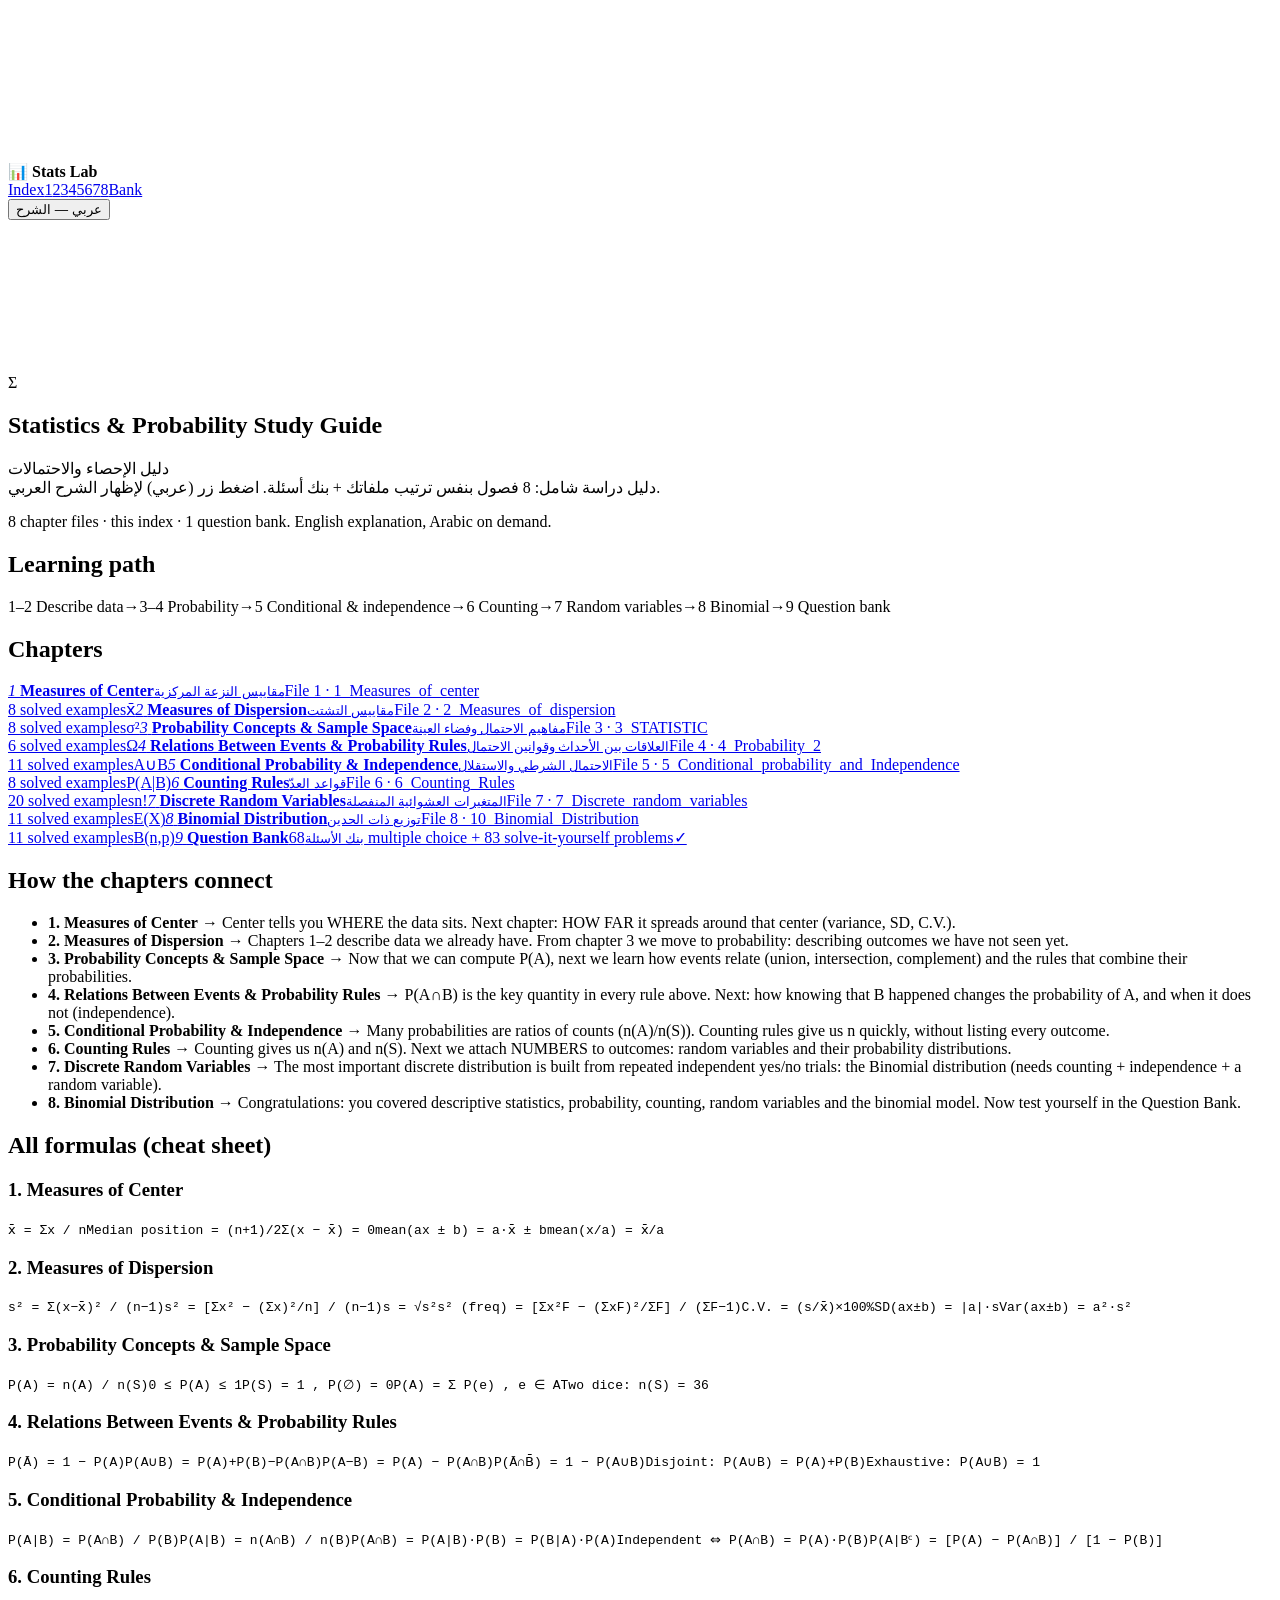
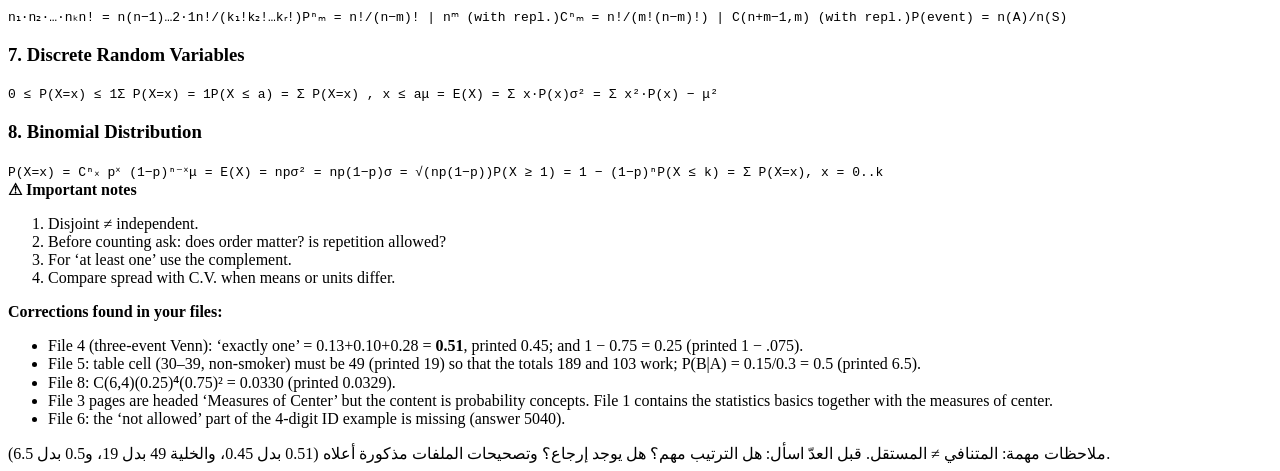
==== index.html @ ab056865 "Rename 00_Index.html to index.html" ====
<!DOCTYPE html><html lang='en'><head><meta charset='utf-8'><meta name='viewport' content='width=device-width,initial-scale=1'><title>Statistics & Probability Study Guide</title><link rel='stylesheet' href='assets/style.css'></head><body data-p='00'><canvas id='bg'></canvas><div id='sp'></div><header><b>📊 Stats Lab</b><nav><a href='00_Index.html' class='on'>Index</a><a href='01_Measures_of_Center.html' class=''>1</a><a href='02_Measures_of_Dispersion.html' class=''>2</a><a href='03_Probability_Concepts.html' class=''>3</a><a href='04_Probability_Rules.html' class=''>4</a><a href='05_Conditional_Probability_Independence.html' class=''>5</a><a href='06_Counting_Rules.html' class=''>6</a><a href='07_Discrete_Random_Variables.html' class=''>7</a><a href='08_Binomial_Distribution.html' class=''>8</a><a href='09_Question_Bank.html' class=''>Bank</a></nav><button id='tr' class='y'>عربي — الشرح</button></header><main><section class='hero'><canvas id='hv'></canvas><div class='txt'><div class='big'>Σ</div><h1>Statistics & Probability Study Guide</h1><div class='ar'>دليل الإحصاء والاحتمالات</div></div></section><div class='ar'>دليل دراسة شامل: 8 فصول بنفس ترتيب ملفاتك + بنك أسئلة. اضغط زر (عربي) لإظهار الشرح العربي.</div><p class='src'>8 chapter files · this index · 1 question bank. English explanation, Arabic on demand.</p><div id='prog'><div class='bar'><i></i></div><small id='pt'></small></div><h2>Learning path</h2><div class='path'><span>1–2 Describe data</span>→<span>3–4 Probability</span>→<span>5 Conditional & independence</span>→<span>6 Counting</span>→<span>7 Random variables</span>→<span>8 Binomial</span>→<span>9 Question bank</span></div><h2>Chapters</h2><div class='grid'><a class='card' data-k='1' href='01_Measures_of_Center.html'><i>1</i> <b>Measures of Center</b><small>مقاييس النزعة المركزية</small><span class='src'>File 1 · 1_Measures_of_center<br>8 solved examples</span><u>x̄</u></a><a class='card' data-k='2' href='02_Measures_of_Dispersion.html'><i>2</i> <b>Measures of Dispersion</b><small>مقاييس التشتت</small><span class='src'>File 2 · 2_Measures_of_dispersion<br>8 solved examples</span><u>σ²</u></a><a class='card' data-k='3' href='03_Probability_Concepts.html'><i>3</i> <b>Probability Concepts & Sample Space</b><small>مفاهيم الاحتمال وفضاء العينة</small><span class='src'>File 3 · 3_STATISTIC<br>6 solved examples</span><u>Ω</u></a><a class='card' data-k='4' href='04_Probability_Rules.html'><i>4</i> <b>Relations Between Events & Probability Rules</b><small>العلاقات بين الأحداث وقوانين الاحتمال</small><span class='src'>File 4 · 4_Probability_2<br>11 solved examples</span><u>A∪B</u></a><a class='card' data-k='5' href='05_Conditional_Probability_Independence.html'><i>5</i> <b>Conditional Probability & Independence</b><small>الاحتمال الشرطي والاستقلال</small><span class='src'>File 5 · 5_Conditional_probability_and_Independence<br>8 solved examples</span><u>P(A|B)</u></a><a class='card' data-k='6' href='06_Counting_Rules.html'><i>6</i> <b>Counting Rules</b><small>قواعد العدّ</small><span class='src'>File 6 · 6_Counting_Rules<br>20 solved examples</span><u>n!</u></a><a class='card' data-k='7' href='07_Discrete_Random_Variables.html'><i>7</i> <b>Discrete Random Variables</b><small>المتغيرات العشوائية المنفصلة</small><span class='src'>File 7 · 7_Discrete_random_variables<br>11 solved examples</span><u>E(X)</u></a><a class='card' data-k='8' href='08_Binomial_Distribution.html'><i>8</i> <b>Binomial Distribution</b><small>توزيع ذات الحدين</small><span class='src'>File 8 · 10_Binomial_Distribution<br>11 solved examples</span><u>B(n,p)</u></a><a class='card' href='09_Question_Bank.html'><i>9</i> <b>Question Bank</b><small>بنك الأسئلة</small><span class='src'>68 multiple choice + 83 solve-it-yourself problems</span><u>✓</u></a></div><h2>How the chapters connect</h2><ul><li><b>1. Measures of Center</b> → Center tells you WHERE the data sits. Next chapter: HOW FAR it spreads around that center (variance, SD, C.V.).</li><li><b>2. Measures of Dispersion</b> → Chapters 1–2 describe data we already have. From chapter 3 we move to probability: describing outcomes we have not seen yet.</li><li><b>3. Probability Concepts & Sample Space</b> → Now that we can compute P(A), next we learn how events relate (union, intersection, complement) and the rules that combine their probabilities.</li><li><b>4. Relations Between Events & Probability Rules</b> → P(A∩B) is the key quantity in every rule above. Next: how knowing that B happened changes the probability of A, and when it does not (independence).</li><li><b>5. Conditional Probability & Independence</b> → Many probabilities are ratios of counts (n(A)/n(S)). Counting rules give us n quickly, without listing every outcome.</li><li><b>6. Counting Rules</b> → Counting gives us n(A) and n(S). Next we attach NUMBERS to outcomes: random variables and their probability distributions.</li><li><b>7. Discrete Random Variables</b> → The most important discrete distribution is built from repeated independent yes/no trials: the Binomial distribution (needs counting + independence + a random variable).</li><li><b>8. Binomial Distribution</b> → Congratulations: you covered descriptive statistics, probability, counting, random variables and the binomial model. Now test yourself in the Question Bank.</li></ul><h2>All formulas (cheat sheet)</h2><h3>1. Measures of Center</h3><div class='f'><code>x̄ = Σx / n</code><code>Median position = (n+1)/2</code><code>Σ(x − x̄) = 0</code><code>mean(ax ± b) = a·x̄ ± b</code><code>mean(x/a) = x̄/a</code></div><h3>2. Measures of Dispersion</h3><div class='f'><code>s² = Σ(x−x̄)² / (n−1)</code><code>s² = [Σx² − (Σx)²/n] / (n−1)</code><code>s = √s²</code><code>s² (freq) = [Σx²F − (ΣxF)²/ΣF] / (ΣF−1)</code><code>C.V. = (s/x̄)×100%</code><code>SD(ax±b) = |a|·s</code><code>Var(ax±b) = a²·s²</code></div><h3>3. Probability Concepts & Sample Space</h3><div class='f'><code>P(A) = n(A) / n(S)</code><code>0 ≤ P(A) ≤ 1</code><code>P(S) = 1 , P(∅) = 0</code><code>P(A) = Σ P(e) , e ∈ A</code><code>Two dice: n(S) = 36</code></div><h3>4. Relations Between Events & Probability Rules</h3><div class='f'><code>P(Ā) = 1 − P(A)</code><code>P(A∪B) = P(A)+P(B)−P(A∩B)</code><code>P(A−B) = P(A) − P(A∩B)</code><code>P(Ā∩B̄) = 1 − P(A∪B)</code><code>Disjoint: P(A∪B) = P(A)+P(B)</code><code>Exhaustive: P(A∪B) = 1</code></div><h3>5. Conditional Probability & Independence</h3><div class='f'><code>P(A|B) = P(A∩B) / P(B)</code><code>P(A|B) = n(A∩B) / n(B)</code><code>P(A∩B) = P(A|B)·P(B) = P(B|A)·P(A)</code><code>Independent ⇔ P(A∩B) = P(A)·P(B)</code><code>P(A|Bᶜ) = [P(A) − P(A∩B)] / [1 − P(B)]</code></div><h3>6. Counting Rules</h3><div class='f'><code>n₁·n₂·…·nₖ</code><code>n! = n(n−1)…2·1</code><code>n!/(k₁!k₂!…kᵣ!)</code><code>Pⁿₘ = n!/(n−m)!   |  nᵐ (with repl.)</code><code>Cⁿₘ = n!/(m!(n−m)!)  |  C(n+m−1,m) (with repl.)</code><code>P(event) = n(A)/n(S)</code></div><h3>7. Discrete Random Variables</h3><div class='f'><code>0 ≤ P(X=x) ≤ 1</code><code>Σ P(X=x) = 1</code><code>P(X ≤ a) = Σ P(X=x) , x ≤ a</code><code>μ = E(X) = Σ x·P(x)</code><code>σ² = Σ x²·P(x) − μ²</code></div><h3>8. Binomial Distribution</h3><div class='f'><code>P(X=x) = Cⁿₓ pˣ (1−p)ⁿ⁻ˣ</code><code>μ = E(X) = np</code><code>σ² = np(1−p)</code><code>σ = √(np(1−p))</code><code>P(X ≥ 1) = 1 − (1−p)ⁿ</code><code>P(X ≤ k) = Σ P(X=x), x = 0..k</code></div><div class='tip'><b>⚠ Important notes</b><ol><li>Disjoint ≠ independent.</li><li>Before counting ask: does order matter? is repetition allowed?</li><li>For ‘at least one’ use the complement.</li><li>Compare spread with C.V. when means or units differ.</li></ol><b>Corrections found in your files:</b><ul><li>File 4 (three-event Venn): ‘exactly one’ = 0.13+0.10+0.28 = <b>0.51</b>, printed 0.45; and 1 − 0.75 = 0.25 (printed 1 − .075).</li><li>File 5: table cell (30–39, non-smoker) must be 49 (printed 19) so that the totals 189 and 103 work; P(B|A) = 0.15/0.3 = 0.5 (printed 6.5).</li><li>File 8: C(6,4)(0.25)⁴(0.75)² = 0.0330 (printed 0.0329).</li><li>File 3 pages are headed ‘Measures of Center’ but the content is probability concepts. File 1 contains the statistics basics together with the measures of center.</li><li>File 6: the ‘not allowed’ part of the 4-digit ID example is missing (answer 5040).</li></ul><div class='ar'>ملاحظات مهمة: المتنافي ≠ المستقل. قبل العدّ اسأل: هل الترتيب مهم؟ هل يوجد إرجاع؟ وتصحيحات الملفات مذكورة أعلاه (0.51 بدل 0.45، والخلية 49 بدل 19، و0.5 بدل 6.5).</div></div></main><script src='assets/app.js'></script><script src='assets/fx.js'></script></body></html>
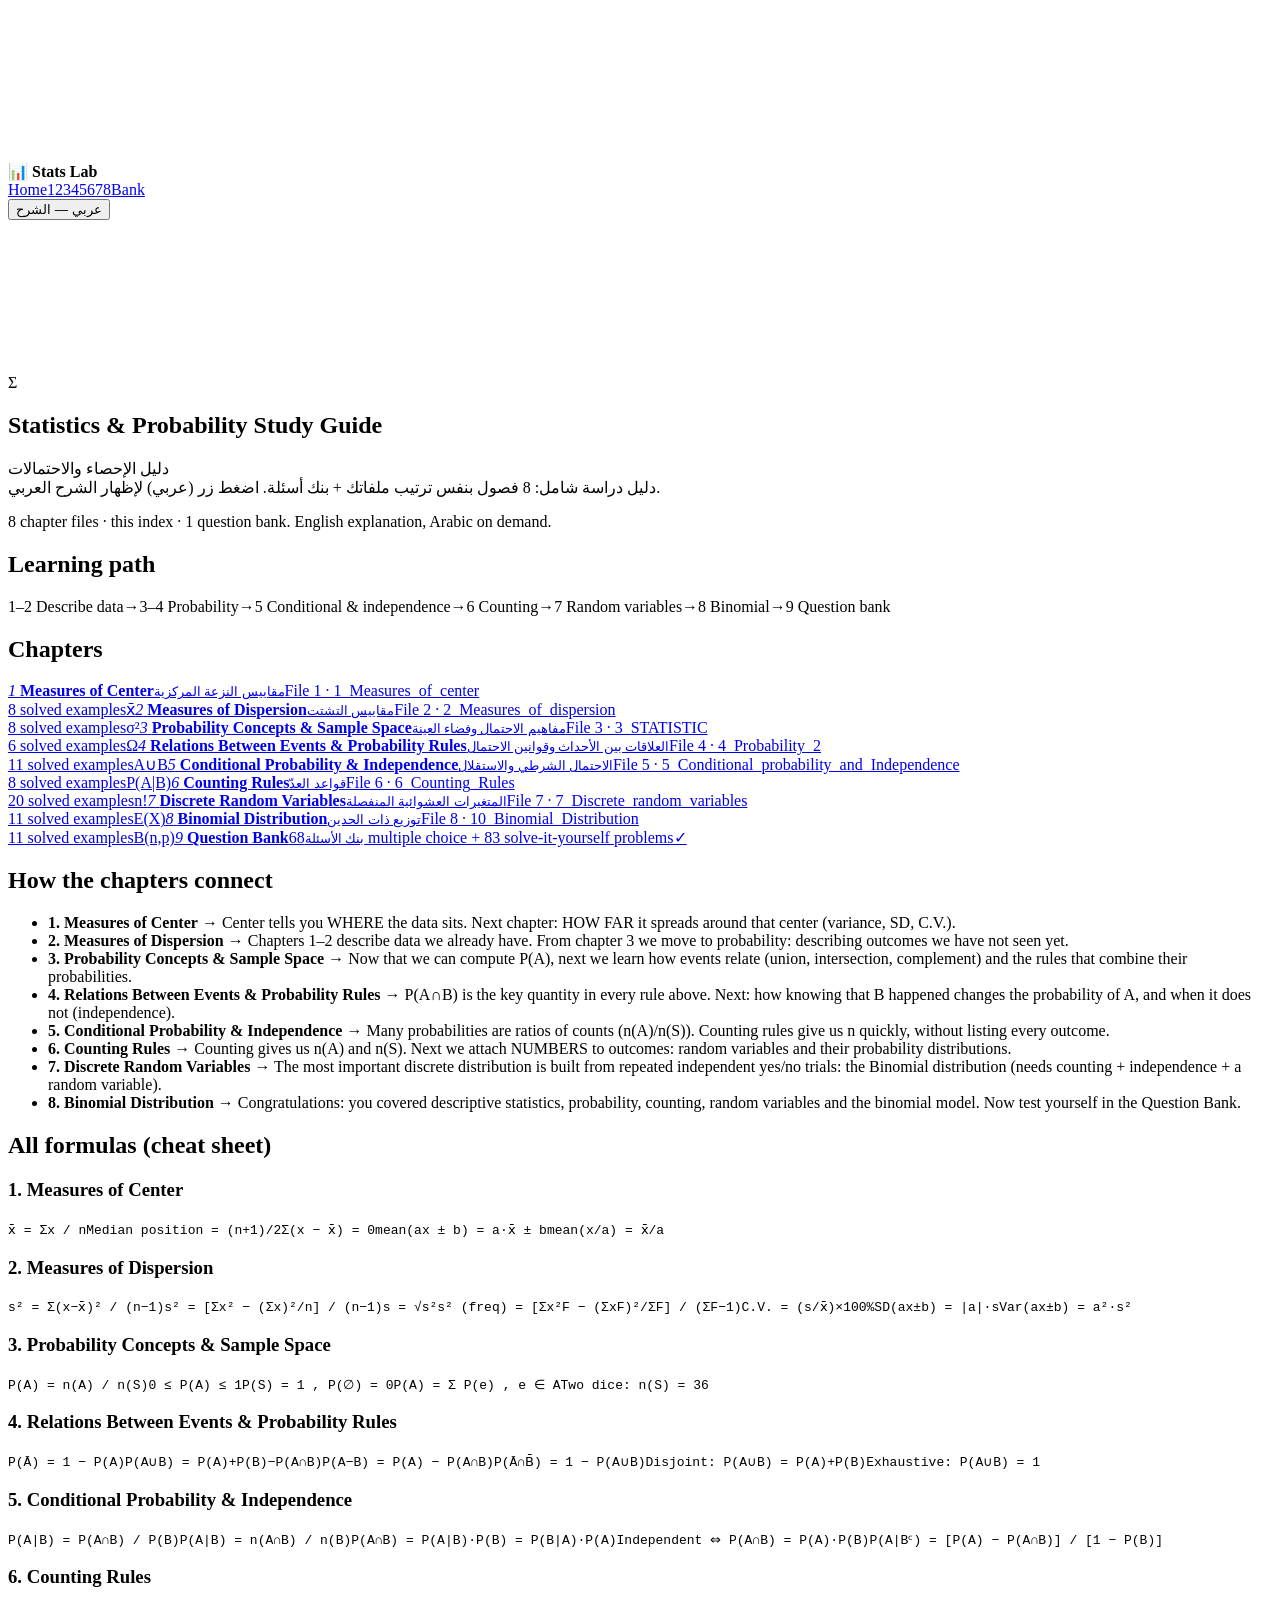
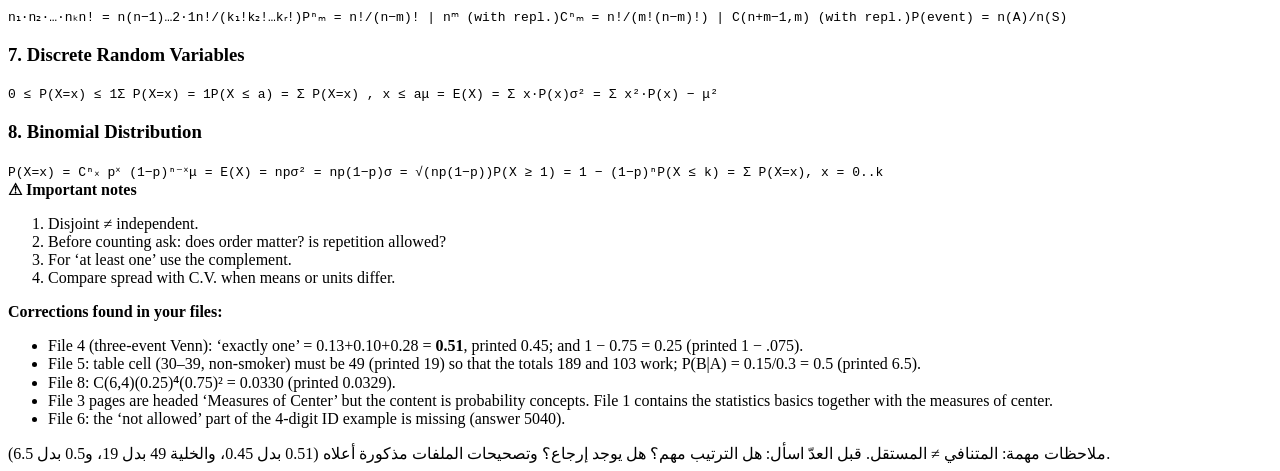
==== commit 8d06109c: "Update index.html" ====
--- a/index.html
+++ b/index.html
@@ -1 +1 @@
-<!DOCTYPE html><html lang='en'><head><meta charset='utf-8'><meta name='viewport' content='width=device-width,initial-scale=1'><title>Statistics & Probability Study Guide</title><link rel='stylesheet' href='assets/style.css'></head><body data-p='00'><canvas id='bg'></canvas><div id='sp'></div><header><b>📊 Stats Lab</b><nav><a href='00_Index.html' class='on'>Index</a><a href='01_Measures_of_Center.html' class=''>1</a><a href='02_Measures_of_Dispersion.html' class=''>2</a><a href='03_Probability_Concepts.html' class=''>3</a><a href='04_Probability_Rules.html' class=''>4</a><a href='05_Conditional_Probability_Independence.html' class=''>5</a><a href='06_Counting_Rules.html' class=''>6</a><a href='07_Discrete_Random_Variables.html' class=''>7</a><a href='08_Binomial_Distribution.html' class=''>8</a><a href='09_Question_Bank.html' class=''>Bank</a></nav><button id='tr' class='y'>عربي — الشرح</button></header><main><section class='hero'><canvas id='hv'></canvas><div class='txt'><div class='big'>Σ</div><h1>Statistics & Probability Study Guide</h1><div class='ar'>دليل الإحصاء والاحتمالات</div></div></section><div class='ar'>دليل دراسة شامل: 8 فصول بنفس ترتيب ملفاتك + بنك أسئلة. اضغط زر (عربي) لإظهار الشرح العربي.</div><p class='src'>8 chapter files · this index · 1 question bank. English explanation, Arabic on demand.</p><div id='prog'><div class='bar'><i></i></div><small id='pt'></small></div><h2>Learning path</h2><div class='path'><span>1–2 Describe data</span>→<span>3–4 Probability</span>→<span>5 Conditional & independence</span>→<span>6 Counting</span>→<span>7 Random variables</span>→<span>8 Binomial</span>→<span>9 Question bank</span></div><h2>Chapters</h2><div class='grid'><a class='card' data-k='1' href='01_Measures_of_Center.html'><i>1</i> <b>Measures of Center</b><small>مقاييس النزعة المركزية</small><span class='src'>File 1 · 1_Measures_of_center<br>8 solved examples</span><u>x̄</u></a><a class='card' data-k='2' href='02_Measures_of_Dispersion.html'><i>2</i> <b>Measures of Dispersion</b><small>مقاييس التشتت</small><span class='src'>File 2 · 2_Measures_of_dispersion<br>8 solved examples</span><u>σ²</u></a><a class='card' data-k='3' href='03_Probability_Concepts.html'><i>3</i> <b>Probability Concepts & Sample Space</b><small>مفاهيم الاحتمال وفضاء العينة</small><span class='src'>File 3 · 3_STATISTIC<br>6 solved examples</span><u>Ω</u></a><a class='card' data-k='4' href='04_Probability_Rules.html'><i>4</i> <b>Relations Between Events & Probability Rules</b><small>العلاقات بين الأحداث وقوانين الاحتمال</small><span class='src'>File 4 · 4_Probability_2<br>11 solved examples</span><u>A∪B</u></a><a class='card' data-k='5' href='05_Conditional_Probability_Independence.html'><i>5</i> <b>Conditional Probability & Independence</b><small>الاحتمال الشرطي والاستقلال</small><span class='src'>File 5 · 5_Conditional_probability_and_Independence<br>8 solved examples</span><u>P(A|B)</u></a><a class='card' data-k='6' href='06_Counting_Rules.html'><i>6</i> <b>Counting Rules</b><small>قواعد العدّ</small><span class='src'>File 6 · 6_Counting_Rules<br>20 solved examples</span><u>n!</u></a><a class='card' data-k='7' href='07_Discrete_Random_Variables.html'><i>7</i> <b>Discrete Random Variables</b><small>المتغيرات العشوائية المنفصلة</small><span class='src'>File 7 · 7_Discrete_random_variables<br>11 solved examples</span><u>E(X)</u></a><a class='card' data-k='8' href='08_Binomial_Distribution.html'><i>8</i> <b>Binomial Distribution</b><small>توزيع ذات الحدين</small><span class='src'>File 8 · 10_Binomial_Distribution<br>11 solved examples</span><u>B(n,p)</u></a><a class='card' href='09_Question_Bank.html'><i>9</i> <b>Question Bank</b><small>بنك الأسئلة</small><span class='src'>68 multiple choice + 83 solve-it-yourself problems</span><u>✓</u></a></div><h2>How the chapters connect</h2><ul><li><b>1. Measures of Center</b> → Center tells you WHERE the data sits. Next chapter: HOW FAR it spreads around that center (variance, SD, C.V.).</li><li><b>2. Measures of Dispersion</b> → Chapters 1–2 describe data we already have. From chapter 3 we move to probability: describing outcomes we have not seen yet.</li><li><b>3. Probability Concepts & Sample Space</b> → Now that we can compute P(A), next we learn how events relate (union, intersection, complement) and the rules that combine their probabilities.</li><li><b>4. Relations Between Events & Probability Rules</b> → P(A∩B) is the key quantity in every rule above. Next: how knowing that B happened changes the probability of A, and when it does not (independence).</li><li><b>5. Conditional Probability & Independence</b> → Many probabilities are ratios of counts (n(A)/n(S)). Counting rules give us n quickly, without listing every outcome.</li><li><b>6. Counting Rules</b> → Counting gives us n(A) and n(S). Next we attach NUMBERS to outcomes: random variables and their probability distributions.</li><li><b>7. Discrete Random Variables</b> → The most important discrete distribution is built from repeated independent yes/no trials: the Binomial distribution (needs counting + independence + a random variable).</li><li><b>8. Binomial Distribution</b> → Congratulations: you covered descriptive statistics, probability, counting, random variables and the binomial model. Now test yourself in the Question Bank.</li></ul><h2>All formulas (cheat sheet)</h2><h3>1. Measures of Center</h3><div class='f'><code>x̄ = Σx / n</code><code>Median position = (n+1)/2</code><code>Σ(x − x̄) = 0</code><code>mean(ax ± b) = a·x̄ ± b</code><code>mean(x/a) = x̄/a</code></div><h3>2. Measures of Dispersion</h3><div class='f'><code>s² = Σ(x−x̄)² / (n−1)</code><code>s² = [Σx² − (Σx)²/n] / (n−1)</code><code>s = √s²</code><code>s² (freq) = [Σx²F − (ΣxF)²/ΣF] / (ΣF−1)</code><code>C.V. = (s/x̄)×100%</code><code>SD(ax±b) = |a|·s</code><code>Var(ax±b) = a²·s²</code></div><h3>3. Probability Concepts & Sample Space</h3><div class='f'><code>P(A) = n(A) / n(S)</code><code>0 ≤ P(A) ≤ 1</code><code>P(S) = 1 , P(∅) = 0</code><code>P(A) = Σ P(e) , e ∈ A</code><code>Two dice: n(S) = 36</code></div><h3>4. Relations Between Events & Probability Rules</h3><div class='f'><code>P(Ā) = 1 − P(A)</code><code>P(A∪B) = P(A)+P(B)−P(A∩B)</code><code>P(A−B) = P(A) − P(A∩B)</code><code>P(Ā∩B̄) = 1 − P(A∪B)</code><code>Disjoint: P(A∪B) = P(A)+P(B)</code><code>Exhaustive: P(A∪B) = 1</code></div><h3>5. Conditional Probability & Independence</h3><div class='f'><code>P(A|B) = P(A∩B) / P(B)</code><code>P(A|B) = n(A∩B) / n(B)</code><code>P(A∩B) = P(A|B)·P(B) = P(B|A)·P(A)</code><code>Independent ⇔ P(A∩B) = P(A)·P(B)</code><code>P(A|Bᶜ) = [P(A) − P(A∩B)] / [1 − P(B)]</code></div><h3>6. Counting Rules</h3><div class='f'><code>n₁·n₂·…·nₖ</code><code>n! = n(n−1)…2·1</code><code>n!/(k₁!k₂!…kᵣ!)</code><code>Pⁿₘ = n!/(n−m)!   |  nᵐ (with repl.)</code><code>Cⁿₘ = n!/(m!(n−m)!)  |  C(n+m−1,m) (with repl.)</code><code>P(event) = n(A)/n(S)</code></div><h3>7. Discrete Random Variables</h3><div class='f'><code>0 ≤ P(X=x) ≤ 1</code><code>Σ P(X=x) = 1</code><code>P(X ≤ a) = Σ P(X=x) , x ≤ a</code><code>μ = E(X) = Σ x·P(x)</code><code>σ² = Σ x²·P(x) − μ²</code></div><h3>8. Binomial Distribution</h3><div class='f'><code>P(X=x) = Cⁿₓ pˣ (1−p)ⁿ⁻ˣ</code><code>μ = E(X) = np</code><code>σ² = np(1−p)</code><code>σ = √(np(1−p))</code><code>P(X ≥ 1) = 1 − (1−p)ⁿ</code><code>P(X ≤ k) = Σ P(X=x), x = 0..k</code></div><div class='tip'><b>⚠ Important notes</b><ol><li>Disjoint ≠ independent.</li><li>Before counting ask: does order matter? is repetition allowed?</li><li>For ‘at least one’ use the complement.</li><li>Compare spread with C.V. when means or units differ.</li></ol><b>Corrections found in your files:</b><ul><li>File 4 (three-event Venn): ‘exactly one’ = 0.13+0.10+0.28 = <b>0.51</b>, printed 0.45; and 1 − 0.75 = 0.25 (printed 1 − .075).</li><li>File 5: table cell (30–39, non-smoker) must be 49 (printed 19) so that the totals 189 and 103 work; P(B|A) = 0.15/0.3 = 0.5 (printed 6.5).</li><li>File 8: C(6,4)(0.25)⁴(0.75)² = 0.0330 (printed 0.0329).</li><li>File 3 pages are headed ‘Measures of Center’ but the content is probability concepts. File 1 contains the statistics basics together with the measures of center.</li><li>File 6: the ‘not allowed’ part of the 4-digit ID example is missing (answer 5040).</li></ul><div class='ar'>ملاحظات مهمة: المتنافي ≠ المستقل. قبل العدّ اسأل: هل الترتيب مهم؟ هل يوجد إرجاع؟ وتصحيحات الملفات مذكورة أعلاه (0.51 بدل 0.45، والخلية 49 بدل 19، و0.5 بدل 6.5).</div></div></main><script src='assets/app.js'></script><script src='assets/fx.js'></script></body></html>
+<!DOCTYPE html><html lang='en'><head><meta charset='utf-8'><meta name='viewport' content='width=device-width,initial-scale=1'><title>Statistics & Probability Study Guide</title><link rel='stylesheet' href='assets/style.css'></head><body data-p='00'><canvas id='bg'></canvas><div id='sp'></div><header><b>📊 Stats Lab</b><nav><a href='index.html' class=''>Home</a><a href='01_Measures_of_Center.html' class=''>1</a><a href='02_Measures_of_Dispersion.html' class=''>2</a><a href='03_Probability_Concepts.html' class=''>3</a><a href='04_Probability_Rules.html' class=''>4</a><a href='05_Conditional_Probability_Independence.html' class=''>5</a><a href='06_Counting_Rules.html' class=''>6</a><a href='07_Discrete_Random_Variables.html' class=''>7</a><a href='08_Binomial_Distribution.html' class=''>8</a><a href='09_Question_Bank.html' class=''>Bank</a></nav><button id='tr' class='y'>عربي — الشرح</button></header><main><section class='hero'><canvas id='hv'></canvas><div class='txt'><div class='big'>Σ</div><h1>Statistics & Probability Study Guide</h1><div class='ar'>دليل الإحصاء والاحتمالات</div></div></section><div class='ar'>دليل دراسة شامل: 8 فصول بنفس ترتيب ملفاتك + بنك أسئلة. اضغط زر (عربي) لإظهار الشرح العربي.</div><p class='src'>8 chapter files · this index · 1 question bank. English explanation, Arabic on demand.</p><div id='prog'><div class='bar'><i></i></div><small id='pt'></small></div><h2>Learning path</h2><div class='path'><span>1–2 Describe data</span>→<span>3–4 Probability</span>→<span>5 Conditional & independence</span>→<span>6 Counting</span>→<span>7 Random variables</span>→<span>8 Binomial</span>→<span>9 Question bank</span></div><h2>Chapters</h2><div class='grid'><a class='card' data-k='1' href='01_Measures_of_Center.html'><i>1</i> <b>Measures of Center</b><small>مقاييس النزعة المركزية</small><span class='src'>File 1 · 1_Measures_of_center<br>8 solved examples</span><u>x̄</u></a><a class='card' data-k='2' href='02_Measures_of_Dispersion.html'><i>2</i> <b>Measures of Dispersion</b><small>مقاييس التشتت</small><span class='src'>File 2 · 2_Measures_of_dispersion<br>8 solved examples</span><u>σ²</u></a><a class='card' data-k='3' href='03_Probability_Concepts.html'><i>3</i> <b>Probability Concepts & Sample Space</b><small>مفاهيم الاحتمال وفضاء العينة</small><span class='src'>File 3 · 3_STATISTIC<br>6 solved examples</span><u>Ω</u></a><a class='card' data-k='4' href='04_Probability_Rules.html'><i>4</i> <b>Relations Between Events & Probability Rules</b><small>العلاقات بين الأحداث وقوانين الاحتمال</small><span class='src'>File 4 · 4_Probability_2<br>11 solved examples</span><u>A∪B</u></a><a class='card' data-k='5' href='05_Conditional_Probability_Independence.html'><i>5</i> <b>Conditional Probability & Independence</b><small>الاحتمال الشرطي والاستقلال</small><span class='src'>File 5 · 5_Conditional_probability_and_Independence<br>8 solved examples</span><u>P(A|B)</u></a><a class='card' data-k='6' href='06_Counting_Rules.html'><i>6</i> <b>Counting Rules</b><small>قواعد العدّ</small><span class='src'>File 6 · 6_Counting_Rules<br>20 solved examples</span><u>n!</u></a><a class='card' data-k='7' href='07_Discrete_Random_Variables.html'><i>7</i> <b>Discrete Random Variables</b><small>المتغيرات العشوائية المنفصلة</small><span class='src'>File 7 · 7_Discrete_random_variables<br>11 solved examples</span><u>E(X)</u></a><a class='card' data-k='8' href='08_Binomial_Distribution.html'><i>8</i> <b>Binomial Distribution</b><small>توزيع ذات الحدين</small><span class='src'>File 8 · 10_Binomial_Distribution<br>11 solved examples</span><u>B(n,p)</u></a><a class='card' href='09_Question_Bank.html'><i>9</i> <b>Question Bank</b><small>بنك الأسئلة</small><span class='src'>68 multiple choice + 83 solve-it-yourself problems</span><u>✓</u></a></div><h2>How the chapters connect</h2><ul><li><b>1. Measures of Center</b> → Center tells you WHERE the data sits. Next chapter: HOW FAR it spreads around that center (variance, SD, C.V.).</li><li><b>2. Measures of Dispersion</b> → Chapters 1–2 describe data we already have. From chapter 3 we move to probability: describing outcomes we have not seen yet.</li><li><b>3. Probability Concepts & Sample Space</b> → Now that we can compute P(A), next we learn how events relate (union, intersection, complement) and the rules that combine their probabilities.</li><li><b>4. Relations Between Events & Probability Rules</b> → P(A∩B) is the key quantity in every rule above. Next: how knowing that B happened changes the probability of A, and when it does not (independence).</li><li><b>5. Conditional Probability & Independence</b> → Many probabilities are ratios of counts (n(A)/n(S)). Counting rules give us n quickly, without listing every outcome.</li><li><b>6. Counting Rules</b> → Counting gives us n(A) and n(S). Next we attach NUMBERS to outcomes: random variables and their probability distributions.</li><li><b>7. Discrete Random Variables</b> → The most important discrete distribution is built from repeated independent yes/no trials: the Binomial distribution (needs counting + independence + a random variable).</li><li><b>8. Binomial Distribution</b> → Congratulations: you covered descriptive statistics, probability, counting, random variables and the binomial model. Now test yourself in the Question Bank.</li></ul><h2>All formulas (cheat sheet)</h2><h3>1. Measures of Center</h3><div class='f'><code>x̄ = Σx / n</code><code>Median position = (n+1)/2</code><code>Σ(x − x̄) = 0</code><code>mean(ax ± b) = a·x̄ ± b</code><code>mean(x/a) = x̄/a</code></div><h3>2. Measures of Dispersion</h3><div class='f'><code>s² = Σ(x−x̄)² / (n−1)</code><code>s² = [Σx² − (Σx)²/n] / (n−1)</code><code>s = √s²</code><code>s² (freq) = [Σx²F − (ΣxF)²/ΣF] / (ΣF−1)</code><code>C.V. = (s/x̄)×100%</code><code>SD(ax±b) = |a|·s</code><code>Var(ax±b) = a²·s²</code></div><h3>3. Probability Concepts & Sample Space</h3><div class='f'><code>P(A) = n(A) / n(S)</code><code>0 ≤ P(A) ≤ 1</code><code>P(S) = 1 , P(∅) = 0</code><code>P(A) = Σ P(e) , e ∈ A</code><code>Two dice: n(S) = 36</code></div><h3>4. Relations Between Events & Probability Rules</h3><div class='f'><code>P(Ā) = 1 − P(A)</code><code>P(A∪B) = P(A)+P(B)−P(A∩B)</code><code>P(A−B) = P(A) − P(A∩B)</code><code>P(Ā∩B̄) = 1 − P(A∪B)</code><code>Disjoint: P(A∪B) = P(A)+P(B)</code><code>Exhaustive: P(A∪B) = 1</code></div><h3>5. Conditional Probability & Independence</h3><div class='f'><code>P(A|B) = P(A∩B) / P(B)</code><code>P(A|B) = n(A∩B) / n(B)</code><code>P(A∩B) = P(A|B)·P(B) = P(B|A)·P(A)</code><code>Independent ⇔ P(A∩B) = P(A)·P(B)</code><code>P(A|Bᶜ) = [P(A) − P(A∩B)] / [1 − P(B)]</code></div><h3>6. Counting Rules</h3><div class='f'><code>n₁·n₂·…·nₖ</code><code>n! = n(n−1)…2·1</code><code>n!/(k₁!k₂!…kᵣ!)</code><code>Pⁿₘ = n!/(n−m)!   |  nᵐ (with repl.)</code><code>Cⁿₘ = n!/(m!(n−m)!)  |  C(n+m−1,m) (with repl.)</code><code>P(event) = n(A)/n(S)</code></div><h3>7. Discrete Random Variables</h3><div class='f'><code>0 ≤ P(X=x) ≤ 1</code><code>Σ P(X=x) = 1</code><code>P(X ≤ a) = Σ P(X=x) , x ≤ a</code><code>μ = E(X) = Σ x·P(x)</code><code>σ² = Σ x²·P(x) − μ²</code></div><h3>8. Binomial Distribution</h3><div class='f'><code>P(X=x) = Cⁿₓ pˣ (1−p)ⁿ⁻ˣ</code><code>μ = E(X) = np</code><code>σ² = np(1−p)</code><code>σ = √(np(1−p))</code><code>P(X ≥ 1) = 1 − (1−p)ⁿ</code><code>P(X ≤ k) = Σ P(X=x), x = 0..k</code></div><div class='tip'><b>⚠ Important notes</b><ol><li>Disjoint ≠ independent.</li><li>Before counting ask: does order matter? is repetition allowed?</li><li>For ‘at least one’ use the complement.</li><li>Compare spread with C.V. when means or units differ.</li></ol><b>Corrections found in your files:</b><ul><li>File 4 (three-event Venn): ‘exactly one’ = 0.13+0.10+0.28 = <b>0.51</b>, printed 0.45; and 1 − 0.75 = 0.25 (printed 1 − .075).</li><li>File 5: table cell (30–39, non-smoker) must be 49 (printed 19) so that the totals 189 and 103 work; P(B|A) = 0.15/0.3 = 0.5 (printed 6.5).</li><li>File 8: C(6,4)(0.25)⁴(0.75)² = 0.0330 (printed 0.0329).</li><li>File 3 pages are headed ‘Measures of Center’ but the content is probability concepts. File 1 contains the statistics basics together with the measures of center.</li><li>File 6: the ‘not allowed’ part of the 4-digit ID example is missing (answer 5040).</li></ul><div class='ar'>ملاحظات مهمة: المتنافي ≠ المستقل. قبل العدّ اسأل: هل الترتيب مهم؟ هل يوجد إرجاع؟ وتصحيحات الملفات مذكورة أعلاه (0.51 بدل 0.45، والخلية 49 بدل 19، و0.5 بدل 6.5).</div></div></main><script src='assets/app.js'></script><script src='assets/fx.js'></script></body></html>
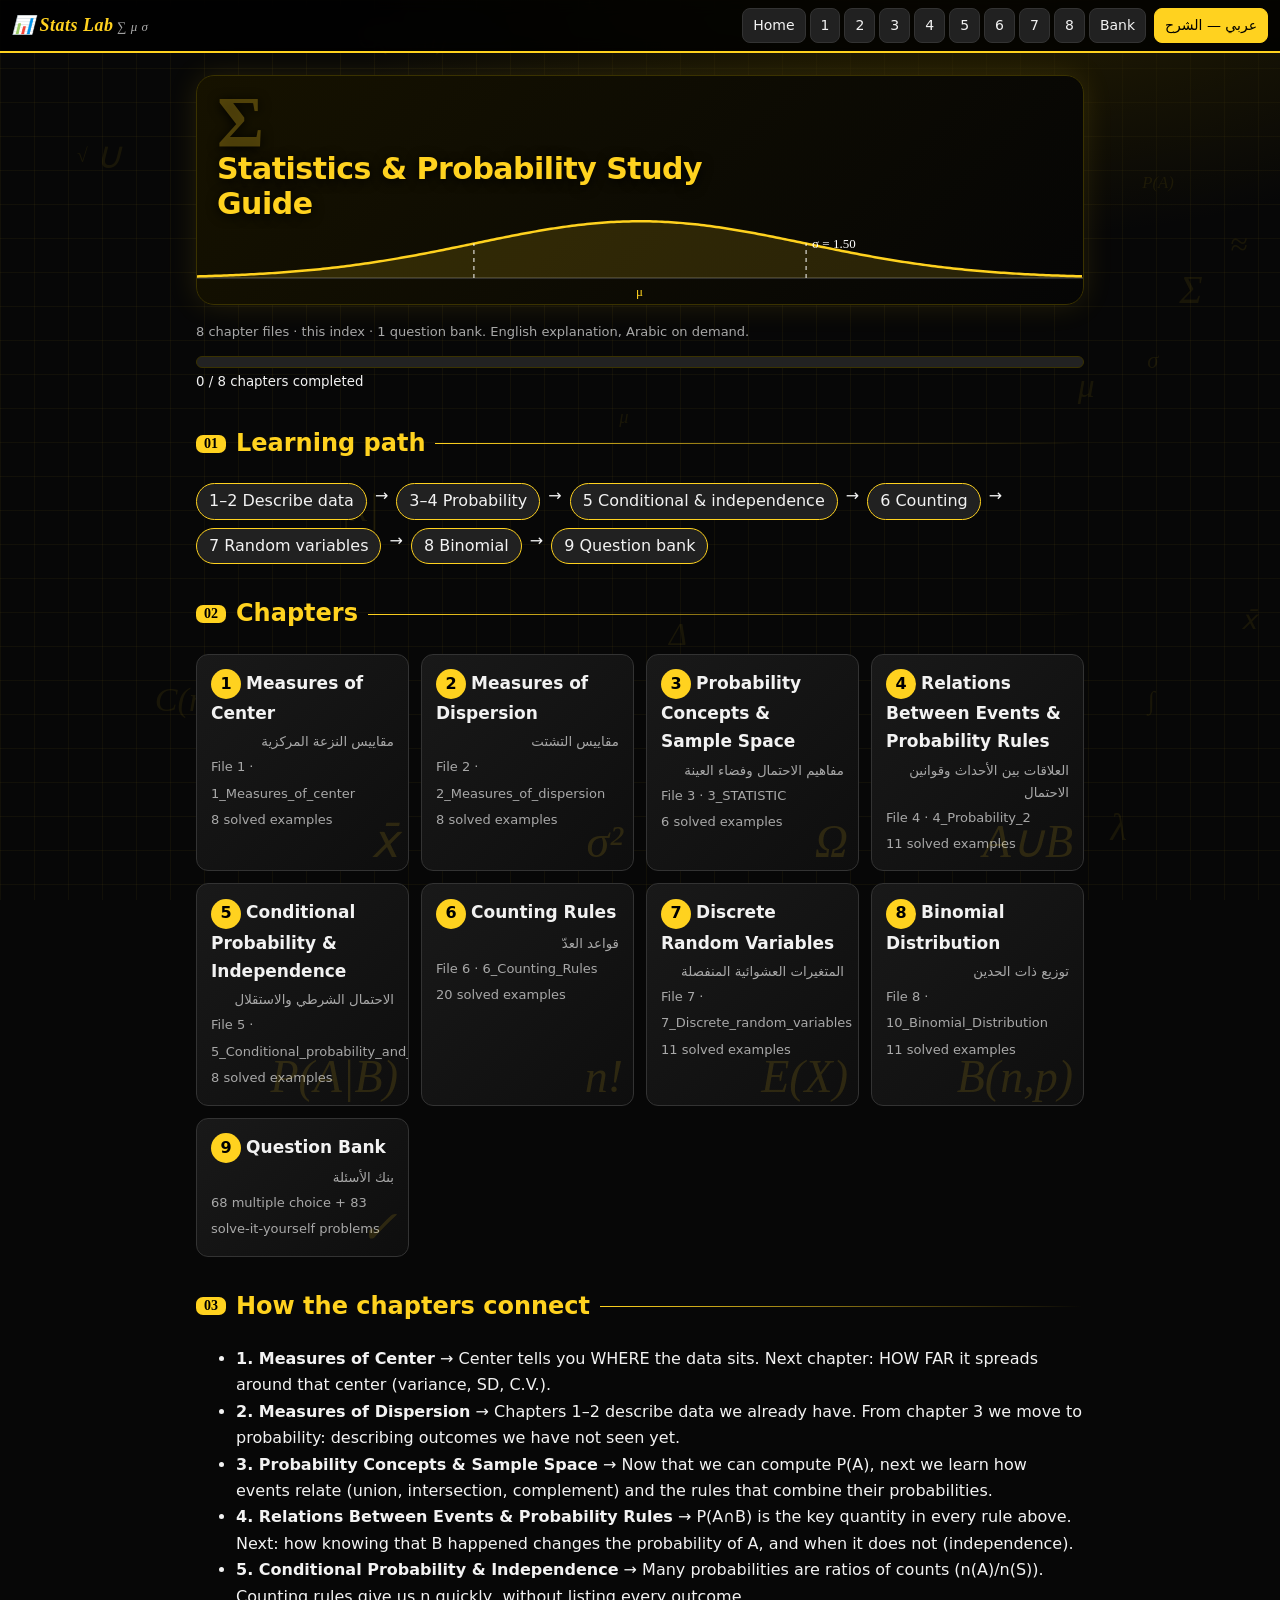
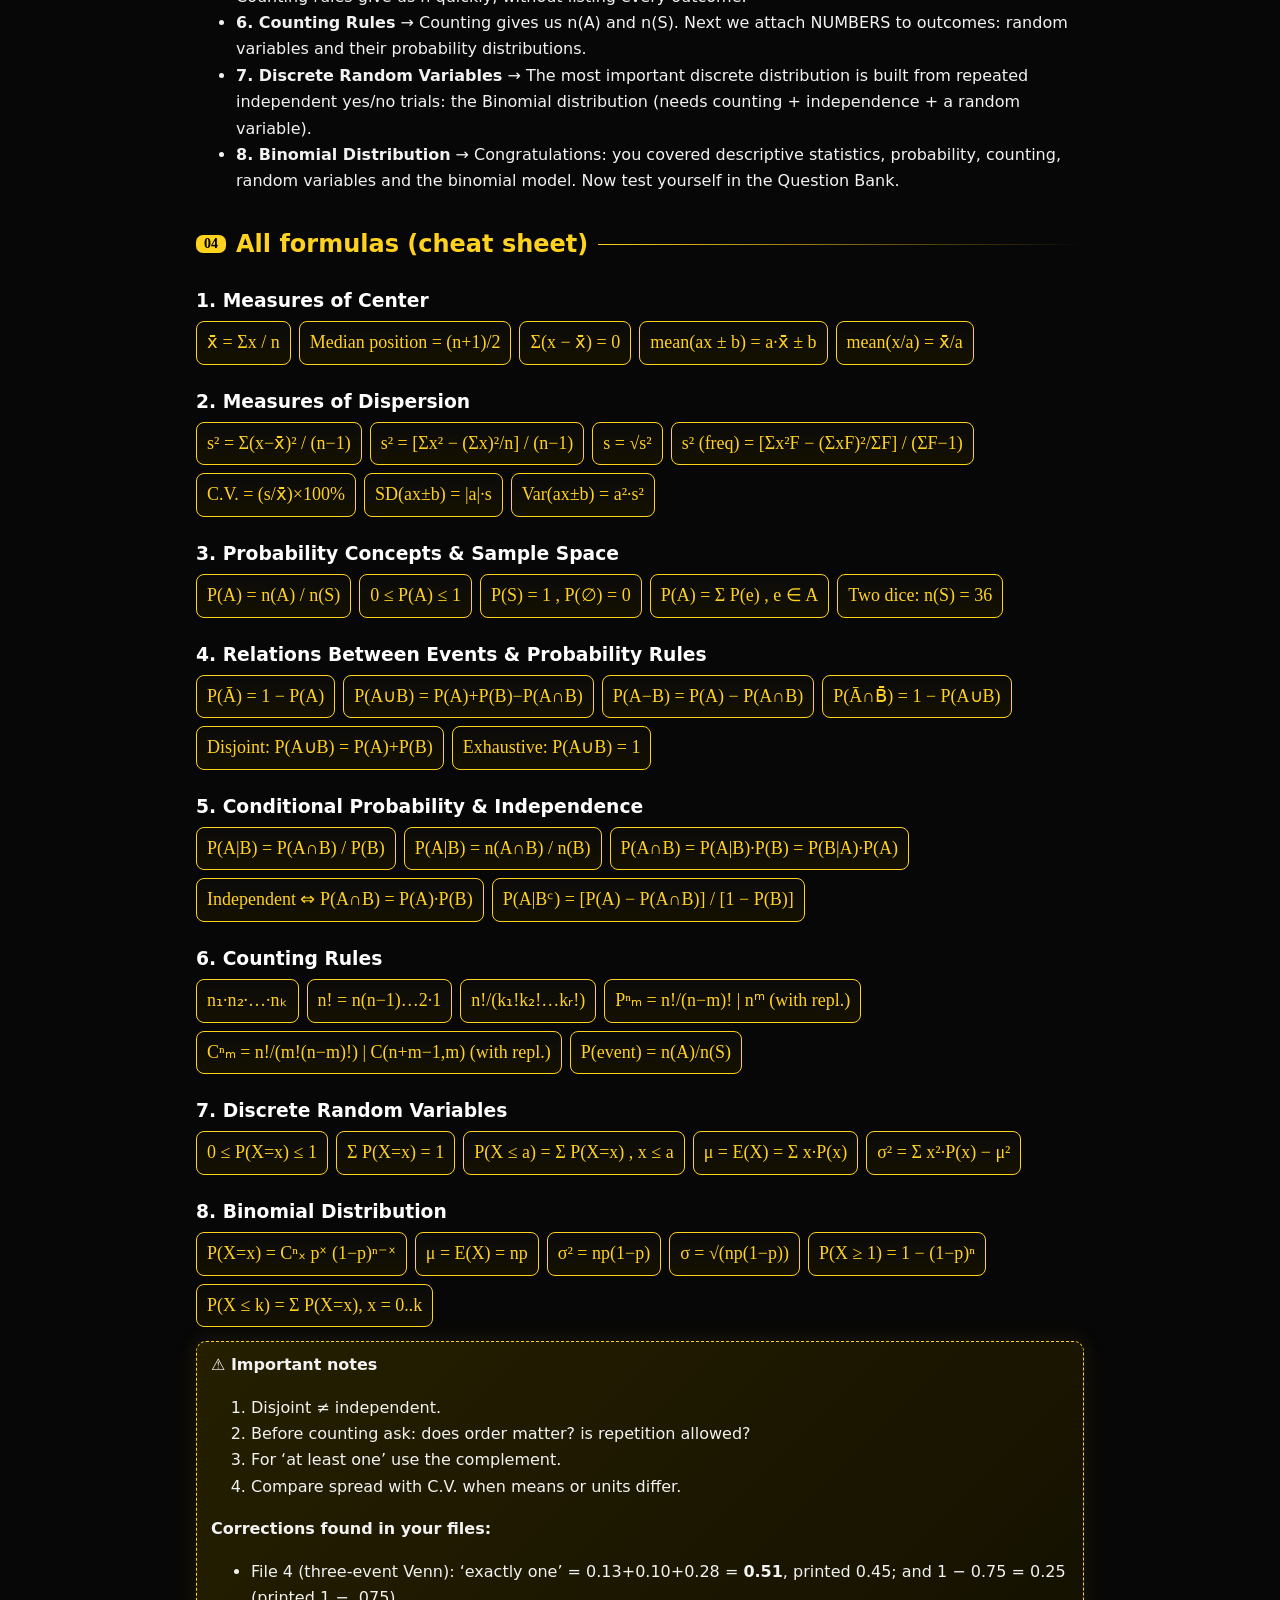
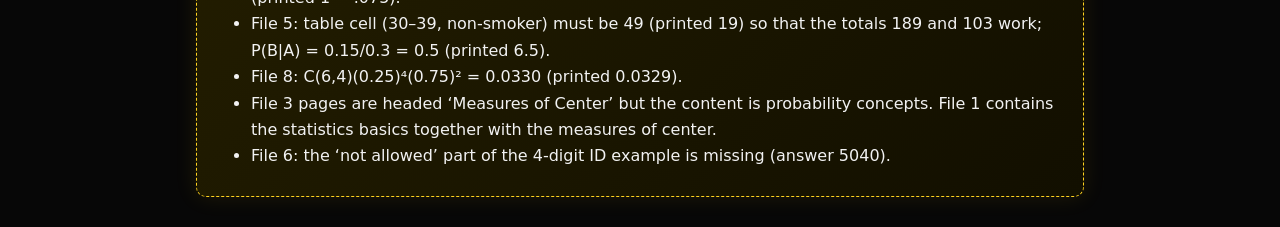
==== commit 7dc999fd: "Update index.html" ====
--- a/index.html
+++ b/index.html
@@ -1 +1,143 @@
-<!DOCTYPE html><html lang='en'><head><meta charset='utf-8'><meta name='viewport' content='width=device-width,initial-scale=1'><title>Statistics & Probability Study Guide</title><link rel='stylesheet' href='assets/style.css'></head><body data-p='00'><canvas id='bg'></canvas><div id='sp'></div><header><b>📊 Stats Lab</b><nav><a href='index.html' class=''>Home</a><a href='01_Measures_of_Center.html' class=''>1</a><a href='02_Measures_of_Dispersion.html' class=''>2</a><a href='03_Probability_Concepts.html' class=''>3</a><a href='04_Probability_Rules.html' class=''>4</a><a href='05_Conditional_Probability_Independence.html' class=''>5</a><a href='06_Counting_Rules.html' class=''>6</a><a href='07_Discrete_Random_Variables.html' class=''>7</a><a href='08_Binomial_Distribution.html' class=''>8</a><a href='09_Question_Bank.html' class=''>Bank</a></nav><button id='tr' class='y'>عربي — الشرح</button></header><main><section class='hero'><canvas id='hv'></canvas><div class='txt'><div class='big'>Σ</div><h1>Statistics & Probability Study Guide</h1><div class='ar'>دليل الإحصاء والاحتمالات</div></div></section><div class='ar'>دليل دراسة شامل: 8 فصول بنفس ترتيب ملفاتك + بنك أسئلة. اضغط زر (عربي) لإظهار الشرح العربي.</div><p class='src'>8 chapter files · this index · 1 question bank. English explanation, Arabic on demand.</p><div id='prog'><div class='bar'><i></i></div><small id='pt'></small></div><h2>Learning path</h2><div class='path'><span>1–2 Describe data</span>→<span>3–4 Probability</span>→<span>5 Conditional & independence</span>→<span>6 Counting</span>→<span>7 Random variables</span>→<span>8 Binomial</span>→<span>9 Question bank</span></div><h2>Chapters</h2><div class='grid'><a class='card' data-k='1' href='01_Measures_of_Center.html'><i>1</i> <b>Measures of Center</b><small>مقاييس النزعة المركزية</small><span class='src'>File 1 · 1_Measures_of_center<br>8 solved examples</span><u>x̄</u></a><a class='card' data-k='2' href='02_Measures_of_Dispersion.html'><i>2</i> <b>Measures of Dispersion</b><small>مقاييس التشتت</small><span class='src'>File 2 · 2_Measures_of_dispersion<br>8 solved examples</span><u>σ²</u></a><a class='card' data-k='3' href='03_Probability_Concepts.html'><i>3</i> <b>Probability Concepts & Sample Space</b><small>مفاهيم الاحتمال وفضاء العينة</small><span class='src'>File 3 · 3_STATISTIC<br>6 solved examples</span><u>Ω</u></a><a class='card' data-k='4' href='04_Probability_Rules.html'><i>4</i> <b>Relations Between Events & Probability Rules</b><small>العلاقات بين الأحداث وقوانين الاحتمال</small><span class='src'>File 4 · 4_Probability_2<br>11 solved examples</span><u>A∪B</u></a><a class='card' data-k='5' href='05_Conditional_Probability_Independence.html'><i>5</i> <b>Conditional Probability & Independence</b><small>الاحتمال الشرطي والاستقلال</small><span class='src'>File 5 · 5_Conditional_probability_and_Independence<br>8 solved examples</span><u>P(A|B)</u></a><a class='card' data-k='6' href='06_Counting_Rules.html'><i>6</i> <b>Counting Rules</b><small>قواعد العدّ</small><span class='src'>File 6 · 6_Counting_Rules<br>20 solved examples</span><u>n!</u></a><a class='card' data-k='7' href='07_Discrete_Random_Variables.html'><i>7</i> <b>Discrete Random Variables</b><small>المتغيرات العشوائية المنفصلة</small><span class='src'>File 7 · 7_Discrete_random_variables<br>11 solved examples</span><u>E(X)</u></a><a class='card' data-k='8' href='08_Binomial_Distribution.html'><i>8</i> <b>Binomial Distribution</b><small>توزيع ذات الحدين</small><span class='src'>File 8 · 10_Binomial_Distribution<br>11 solved examples</span><u>B(n,p)</u></a><a class='card' href='09_Question_Bank.html'><i>9</i> <b>Question Bank</b><small>بنك الأسئلة</small><span class='src'>68 multiple choice + 83 solve-it-yourself problems</span><u>✓</u></a></div><h2>How the chapters connect</h2><ul><li><b>1. Measures of Center</b> → Center tells you WHERE the data sits. Next chapter: HOW FAR it spreads around that center (variance, SD, C.V.).</li><li><b>2. Measures of Dispersion</b> → Chapters 1–2 describe data we already have. From chapter 3 we move to probability: describing outcomes we have not seen yet.</li><li><b>3. Probability Concepts & Sample Space</b> → Now that we can compute P(A), next we learn how events relate (union, intersection, complement) and the rules that combine their probabilities.</li><li><b>4. Relations Between Events & Probability Rules</b> → P(A∩B) is the key quantity in every rule above. Next: how knowing that B happened changes the probability of A, and when it does not (independence).</li><li><b>5. Conditional Probability & Independence</b> → Many probabilities are ratios of counts (n(A)/n(S)). Counting rules give us n quickly, without listing every outcome.</li><li><b>6. Counting Rules</b> → Counting gives us n(A) and n(S). Next we attach NUMBERS to outcomes: random variables and their probability distributions.</li><li><b>7. Discrete Random Variables</b> → The most important discrete distribution is built from repeated independent yes/no trials: the Binomial distribution (needs counting + independence + a random variable).</li><li><b>8. Binomial Distribution</b> → Congratulations: you covered descriptive statistics, probability, counting, random variables and the binomial model. Now test yourself in the Question Bank.</li></ul><h2>All formulas (cheat sheet)</h2><h3>1. Measures of Center</h3><div class='f'><code>x̄ = Σx / n</code><code>Median position = (n+1)/2</code><code>Σ(x − x̄) = 0</code><code>mean(ax ± b) = a·x̄ ± b</code><code>mean(x/a) = x̄/a</code></div><h3>2. Measures of Dispersion</h3><div class='f'><code>s² = Σ(x−x̄)² / (n−1)</code><code>s² = [Σx² − (Σx)²/n] / (n−1)</code><code>s = √s²</code><code>s² (freq) = [Σx²F − (ΣxF)²/ΣF] / (ΣF−1)</code><code>C.V. = (s/x̄)×100%</code><code>SD(ax±b) = |a|·s</code><code>Var(ax±b) = a²·s²</code></div><h3>3. Probability Concepts & Sample Space</h3><div class='f'><code>P(A) = n(A) / n(S)</code><code>0 ≤ P(A) ≤ 1</code><code>P(S) = 1 , P(∅) = 0</code><code>P(A) = Σ P(e) , e ∈ A</code><code>Two dice: n(S) = 36</code></div><h3>4. Relations Between Events & Probability Rules</h3><div class='f'><code>P(Ā) = 1 − P(A)</code><code>P(A∪B) = P(A)+P(B)−P(A∩B)</code><code>P(A−B) = P(A) − P(A∩B)</code><code>P(Ā∩B̄) = 1 − P(A∪B)</code><code>Disjoint: P(A∪B) = P(A)+P(B)</code><code>Exhaustive: P(A∪B) = 1</code></div><h3>5. Conditional Probability & Independence</h3><div class='f'><code>P(A|B) = P(A∩B) / P(B)</code><code>P(A|B) = n(A∩B) / n(B)</code><code>P(A∩B) = P(A|B)·P(B) = P(B|A)·P(A)</code><code>Independent ⇔ P(A∩B) = P(A)·P(B)</code><code>P(A|Bᶜ) = [P(A) − P(A∩B)] / [1 − P(B)]</code></div><h3>6. Counting Rules</h3><div class='f'><code>n₁·n₂·…·nₖ</code><code>n! = n(n−1)…2·1</code><code>n!/(k₁!k₂!…kᵣ!)</code><code>Pⁿₘ = n!/(n−m)!   |  nᵐ (with repl.)</code><code>Cⁿₘ = n!/(m!(n−m)!)  |  C(n+m−1,m) (with repl.)</code><code>P(event) = n(A)/n(S)</code></div><h3>7. Discrete Random Variables</h3><div class='f'><code>0 ≤ P(X=x) ≤ 1</code><code>Σ P(X=x) = 1</code><code>P(X ≤ a) = Σ P(X=x) , x ≤ a</code><code>μ = E(X) = Σ x·P(x)</code><code>σ² = Σ x²·P(x) − μ²</code></div><h3>8. Binomial Distribution</h3><div class='f'><code>P(X=x) = Cⁿₓ pˣ (1−p)ⁿ⁻ˣ</code><code>μ = E(X) = np</code><code>σ² = np(1−p)</code><code>σ = √(np(1−p))</code><code>P(X ≥ 1) = 1 − (1−p)ⁿ</code><code>P(X ≤ k) = Σ P(X=x), x = 0..k</code></div><div class='tip'><b>⚠ Important notes</b><ol><li>Disjoint ≠ independent.</li><li>Before counting ask: does order matter? is repetition allowed?</li><li>For ‘at least one’ use the complement.</li><li>Compare spread with C.V. when means or units differ.</li></ol><b>Corrections found in your files:</b><ul><li>File 4 (three-event Venn): ‘exactly one’ = 0.13+0.10+0.28 = <b>0.51</b>, printed 0.45; and 1 − 0.75 = 0.25 (printed 1 − .075).</li><li>File 5: table cell (30–39, non-smoker) must be 49 (printed 19) so that the totals 189 and 103 work; P(B|A) = 0.15/0.3 = 0.5 (printed 6.5).</li><li>File 8: C(6,4)(0.25)⁴(0.75)² = 0.0330 (printed 0.0329).</li><li>File 3 pages are headed ‘Measures of Center’ but the content is probability concepts. File 1 contains the statistics basics together with the measures of center.</li><li>File 6: the ‘not allowed’ part of the 4-digit ID example is missing (answer 5040).</li></ul><div class='ar'>ملاحظات مهمة: المتنافي ≠ المستقل. قبل العدّ اسأل: هل الترتيب مهم؟ هل يوجد إرجاع؟ وتصحيحات الملفات مذكورة أعلاه (0.51 بدل 0.45، والخلية 49 بدل 19، و0.5 بدل 6.5).</div></div></main><script src='assets/app.js'></script><script src='assets/fx.js'></script></body></html>
+<!DOCTYPE html>
+<html lang='en'>
+
+<head>
+    <meta charset='utf-8'>
+    <meta name='viewport' content='width=device-width,initial-scale=1'>
+    <title>Statistics & Probability Study Guide</title>
+    <link rel='stylesheet' href='assets/style.css'>
+</head>
+
+<body data-p='00'><canvas id='bg'></canvas>
+    <div id='sp'></div>
+    <header><b>📊 Stats Lab</b>
+        <nav><a href='index.html' class=''>Home</a><a href='01_Measures_of_Center.html' class=''>1</a><a
+                href='02_Measures_of_Dispersion.html' class=''>2</a><a href='03_Probability_Concepts.html'
+                class=''>3</a><a href='04_Probability_Rules.html' class=''>4</a><a
+                href='05_Conditional_Probability_Independence.html' class=''>5</a><a href='06_Counting_Rules.html'
+                class=''>6</a><a href='07_Discrete_Random_Variables.html' class=''>7</a><a
+                href='08_Binomial_Distribution.html' class=''>8</a><a href='09_Question_Bank.html' class=''>Bank</a>
+        </nav><button id='tr' class='y'>عربي — الشرح</button>
+    </header>
+    <main>
+        <section class='hero'><canvas id='hv'></canvas>
+            <div class='txt'>
+                <div class='big'>Σ</div>
+                <h1>Statistics & Probability Study Guide</h1>
+                <div class='ar'>دليل الإحصاء والاحتمالات</div>
+            </div>
+        </section>
+        <div class='ar'>دليل دراسة شامل: 8 فصول بنفس ترتيب ملفاتك + بنك أسئلة. اضغط زر (عربي) لإظهار الشرح العربي.</div>
+        <p class='src'>8 chapter files · this index · 1 question bank. English explanation, Arabic on demand.</p>
+        <div id='prog'>
+            <div class='bar'><i></i></div><small id='pt'></small>
+        </div>
+        <h2>Learning path</h2>
+        <div class='path'><span>1–2 Describe data</span>→<span>3–4 Probability</span>→<span>5 Conditional &
+                independence</span>→<span>6 Counting</span>→<span>7 Random variables</span>→<span>8
+                Binomial</span>→<span>9 Question bank</span></div>
+        <h2>Chapters</h2>
+        <div class='grid'><a class='card' data-k='1' href='01_Measures_of_Center.html'><i>1</i> <b>Measures of
+                    Center</b><small>مقاييس النزعة المركزية</small><span class='src'>File 1 · 1_Measures_of_center<br>8
+                    solved examples</span><u>x̄</u></a><a class='card' data-k='2'
+                href='02_Measures_of_Dispersion.html'><i>2</i> <b>Measures of Dispersion</b><small>مقاييس
+                    التشتت</small><span class='src'>File 2 · 2_Measures_of_dispersion<br>8 solved
+                    examples</span><u>σ²</u></a><a class='card' data-k='3' href='03_Probability_Concepts.html'><i>3</i>
+                <b>Probability Concepts & Sample Space</b><small>مفاهيم الاحتمال وفضاء العينة</small><span
+                    class='src'>File 3 · 3_STATISTIC<br>6 solved examples</span><u>Ω</u></a><a class='card' data-k='4'
+                href='04_Probability_Rules.html'><i>4</i> <b>Relations Between Events & Probability
+                    Rules</b><small>العلاقات بين الأحداث وقوانين الاحتمال</small><span class='src'>File 4 ·
+                    4_Probability_2<br>11 solved examples</span><u>A∪B</u></a><a class='card' data-k='5'
+                href='05_Conditional_Probability_Independence.html'><i>5</i> <b>Conditional Probability &
+                    Independence</b><small>الاحتمال الشرطي والاستقلال</small><span class='src'>File 5 ·
+                    5_Conditional_probability_and_Independence<br>8 solved examples</span><u>P(A|B)</u></a><a
+                class='card' data-k='6' href='06_Counting_Rules.html'><i>6</i> <b>Counting Rules</b><small>قواعد
+                    العدّ</small><span class='src'>File 6 · 6_Counting_Rules<br>20 solved examples</span><u>n!</u></a><a
+                class='card' data-k='7' href='07_Discrete_Random_Variables.html'><i>7</i> <b>Discrete Random
+                    Variables</b><small>المتغيرات العشوائية المنفصلة</small><span class='src'>File 7 ·
+                    7_Discrete_random_variables<br>11 solved examples</span><u>E(X)</u></a><a class='card' data-k='8'
+                href='08_Binomial_Distribution.html'><i>8</i> <b>Binomial Distribution</b><small>توزيع ذات
+                    الحدين</small><span class='src'>File 8 · 10_Binomial_Distribution<br>11 solved
+                    examples</span><u>B(n,p)</u></a><a class='card' href='09_Question_Bank.html'><i>9</i> <b>Question
+                    Bank</b><small>بنك الأسئلة</small><span class='src'>68 multiple choice + 83 solve-it-yourself
+                    problems</span><u>✓</u></a></div>
+        <h2>How the chapters connect</h2>
+        <ul>
+            <li><b>1. Measures of Center</b> → Center tells you WHERE the data sits. Next chapter: HOW FAR it spreads
+                around that center (variance, SD, C.V.).</li>
+            <li><b>2. Measures of Dispersion</b> → Chapters 1–2 describe data we already have. From chapter 3 we move to
+                probability: describing outcomes we have not seen yet.</li>
+            <li><b>3. Probability Concepts & Sample Space</b> → Now that we can compute P(A), next we learn how events
+                relate (union, intersection, complement) and the rules that combine their probabilities.</li>
+            <li><b>4. Relations Between Events & Probability Rules</b> → P(A∩B) is the key quantity in every rule above.
+                Next: how knowing that B happened changes the probability of A, and when it does not (independence).
+            </li>
+            <li><b>5. Conditional Probability & Independence</b> → Many probabilities are ratios of counts (n(A)/n(S)).
+                Counting rules give us n quickly, without listing every outcome.</li>
+            <li><b>6. Counting Rules</b> → Counting gives us n(A) and n(S). Next we attach NUMBERS to outcomes: random
+                variables and their probability distributions.</li>
+            <li><b>7. Discrete Random Variables</b> → The most important discrete distribution is built from repeated
+                independent yes/no trials: the Binomial distribution (needs counting + independence + a random
+                variable).</li>
+            <li><b>8. Binomial Distribution</b> → Congratulations: you covered descriptive statistics, probability,
+                counting, random variables and the binomial model. Now test yourself in the Question Bank.</li>
+        </ul>
+        <h2>All formulas (cheat sheet)</h2>
+        <h3>1. Measures of Center</h3>
+        <div class='f'>
+            <code>x̄ = Σx / n</code><code>Median position = (n+1)/2</code><code>Σ(x − x̄) = 0</code><code>mean(ax ± b) = a·x̄ ± b</code><code>mean(x/a) = x̄/a</code>
+        </div>
+        <h3>2. Measures of Dispersion</h3>
+        <div class='f'>
+            <code>s² = Σ(x−x̄)² / (n−1)</code><code>s² = [Σx² − (Σx)²/n] / (n−1)</code><code>s = √s²</code><code>s² (freq) = [Σx²F − (ΣxF)²/ΣF] / (ΣF−1)</code><code>C.V. = (s/x̄)×100%</code><code>SD(ax±b) = |a|·s</code><code>Var(ax±b) = a²·s²</code>
+        </div>
+        <h3>3. Probability Concepts & Sample Space</h3>
+        <div class='f'>
+            <code>P(A) = n(A) / n(S)</code><code>0 ≤ P(A) ≤ 1</code><code>P(S) = 1 , P(∅) = 0</code><code>P(A) = Σ P(e) , e ∈ A</code><code>Two dice: n(S) = 36</code>
+        </div>
+        <h3>4. Relations Between Events & Probability Rules</h3>
+        <div class='f'>
+            <code>P(Ā) = 1 − P(A)</code><code>P(A∪B) = P(A)+P(B)−P(A∩B)</code><code>P(A−B) = P(A) − P(A∩B)</code><code>P(Ā∩B̄) = 1 − P(A∪B)</code><code>Disjoint: P(A∪B) = P(A)+P(B)</code><code>Exhaustive: P(A∪B) = 1</code>
+        </div>
+        <h3>5. Conditional Probability & Independence</h3>
+        <div class='f'>
+            <code>P(A|B) = P(A∩B) / P(B)</code><code>P(A|B) = n(A∩B) / n(B)</code><code>P(A∩B) = P(A|B)·P(B) = P(B|A)·P(A)</code><code>Independent ⇔ P(A∩B) = P(A)·P(B)</code><code>P(A|Bᶜ) = [P(A) − P(A∩B)] / [1 − P(B)]</code>
+        </div>
+        <h3>6. Counting Rules</h3>
+        <div class='f'>
+            <code>n₁·n₂·…·nₖ</code><code>n! = n(n−1)…2·1</code><code>n!/(k₁!k₂!…kᵣ!)</code><code>Pⁿₘ = n!/(n−m)!   |  nᵐ (with repl.)</code><code>Cⁿₘ = n!/(m!(n−m)!)  |  C(n+m−1,m) (with repl.)</code><code>P(event) = n(A)/n(S)</code>
+        </div>
+        <h3>7. Discrete Random Variables</h3>
+        <div class='f'>
+            <code>0 ≤ P(X=x) ≤ 1</code><code>Σ P(X=x) = 1</code><code>P(X ≤ a) = Σ P(X=x) , x ≤ a</code><code>μ = E(X) = Σ x·P(x)</code><code>σ² = Σ x²·P(x) − μ²</code>
+        </div>
+        <h3>8. Binomial Distribution</h3>
+        <div class='f'>
+            <code>P(X=x) = Cⁿₓ pˣ (1−p)ⁿ⁻ˣ</code><code>μ = E(X) = np</code><code>σ² = np(1−p)</code><code>σ = √(np(1−p))</code><code>P(X ≥ 1) = 1 − (1−p)ⁿ</code><code>P(X ≤ k) = Σ P(X=x), x = 0..k</code>
+        </div>
+        <div class='tip'><b>⚠ Important notes</b>
+            <ol>
+                <li>Disjoint ≠ independent.</li>
+                <li>Before counting ask: does order matter? is repetition allowed?</li>
+                <li>For ‘at least one’ use the complement.</li>
+                <li>Compare spread with C.V. when means or units differ.</li>
+            </ol><b>Corrections found in your files:</b>
+            <ul>
+                <li>File 4 (three-event Venn): ‘exactly one’ = 0.13+0.10+0.28 = <b>0.51</b>, printed 0.45; and 1 − 0.75
+                    = 0.25 (printed 1 − .075).</li>
+                <li>File 5: table cell (30–39, non-smoker) must be 49 (printed 19) so that the totals 189 and 103 work;
+                    P(B|A) = 0.15/0.3 = 0.5 (printed 6.5).</li>
+                <li>File 8: C(6,4)(0.25)⁴(0.75)² = 0.0330 (printed 0.0329).</li>
+                <li>File 3 pages are headed ‘Measures of Center’ but the content is probability concepts. File 1
+                    contains the statistics basics together with the measures of center.</li>
+                <li>File 6: the ‘not allowed’ part of the 4-digit ID example is missing (answer 5040).</li>
+            </ul>
+            <div class='ar'>ملاحظات مهمة: المتنافي ≠ المستقل. قبل العدّ اسأل: هل الترتيب مهم؟ هل يوجد إرجاع؟ وتصحيحات
+                الملفات مذكورة أعلاه (0.51 بدل 0.45، والخلية 49 بدل 19، و0.5 بدل 6.5).</div>
+        </div>
+    </main>
+    <script src='assets/app.js'></script>
+    <script src='assets/fx.js'></script>
+</body>
+
+</html>
--- a/assets/style.css
+++ b/assets/style.css
@@ -0,0 +1,63 @@
+:root{--bg:#0b0b0b;--sf:#161616;--sf2:#212121;--y:#ffd21f;--tx:#f2f2f2;--mu:#a8a8a8;--ok:#4ade80;--no:#f87171;color-scheme:dark}
+*{box-sizing:border-box}body{margin:0;background:var(--bg);color:var(--tx);font:16px/1.65 system-ui,-apple-system,Segoe UI,Arial,sans-serif}
+header{position:sticky;top:0;z-index:9;background:#000;border-bottom:2px solid var(--y);display:flex;gap:8px;align-items:center;padding:8px 12px;flex-wrap:wrap}
+header b{color:var(--y);font-size:18px;margin-right:auto}nav{display:flex;gap:4px;overflow-x:auto;max-width:100%}
+nav a,button,.btn{background:var(--sf2);color:var(--tx);border:1px solid #333;border-radius:8px;padding:5px 10px;text-decoration:none;cursor:pointer;font:inherit;font-size:14px;display:inline-block}
+nav a.on,button.y,button:hover,nav a:hover,.btn:hover{background:var(--y);color:#000;border-color:var(--y)}
+main{max-width:920px;margin:auto;padding:16px}h1{color:var(--y);margin:.3em 0;font-size:30px}h2{color:var(--y);border-left:5px solid var(--y);padding-left:10px;margin-top:30px}h3{color:#fff;margin:22px 0 4px}
+.grid{display:grid;grid-template-columns:repeat(auto-fit,minmax(210px,1fr));gap:12px}
+.card{background:var(--sf);border:1px solid #333;border-radius:12px;padding:14px;text-decoration:none;color:var(--tx);transition:.2s;display:block;position:relative}.card:hover{border-color:var(--y);transform:translateY(-3px)}
+.card i{font-style:normal;color:#000;background:var(--y);border-radius:50%;width:30px;height:30px;display:inline-grid;place-items:center;font-weight:700}
+.card small{display:block;color:var(--mu);direction:rtl;margin-top:4px}.card em{position:absolute;right:10px;top:8px;color:var(--ok);font-style:normal}
+.src{color:var(--mu);font-size:13px}.path{display:flex;gap:8px;flex-wrap:wrap;margin:12px 0}.path span{background:var(--sf2);border:1px solid var(--y);border-radius:20px;padding:4px 12px}
+.ar{display:none;direction:rtl;text-align:right;color:#ffe680;background:#1c1a0c;border-right:3px solid var(--y);padding:6px 12px;border-radius:6px;margin:6px 0}body.on .ar{display:block}
+.f{display:flex;gap:8px;flex-wrap:wrap}.f code{background:#000;border:1px solid var(--y);color:var(--y);padding:6px 10px;border-radius:8px}
+.tip{background:#221d00;border:1px dashed var(--y);border-radius:10px;padding:10px 14px;margin:14px 0}
+details{background:var(--sf);border:1px solid #333;border-radius:10px;margin:8px 0;padding:8px 12px}summary{cursor:pointer;color:var(--y);font-weight:600}details[open]{border-color:var(--y)}details p{margin:6px 0}
+.tag{background:var(--y);color:#000;border-radius:6px;padding:0 6px;font-size:12px;margin-right:6px}
+table{border-collapse:collapse;margin:8px 0;max-width:100%}td,th{border:1px solid #444;padding:4px 10px;text-align:center}th{background:#000;color:var(--y)}
+.tree{display:flex;gap:10px;flex-wrap:wrap;margin:10px 0}.tree div{background:var(--sf2);border:1px solid var(--y);border-radius:8px;padding:6px 12px}.tree .r{background:var(--y);color:#000;font-weight:700}
+.w{background:var(--sf);border:1px solid var(--y);border-radius:12px;padding:12px;margin:14px 0}.w h4{margin:0 0 8px;color:var(--y)}
+.w label{display:block;font-size:13px;color:var(--mu)}input,select{background:#000;color:var(--tx);border:1px solid #444;border-radius:6px;padding:6px;width:100%;margin-bottom:6px;font:inherit}
+.out{display:grid;grid-template-columns:repeat(auto-fit,minmax(150px,1fr));gap:6px}.out div{background:#000;padding:6px 10px;border-radius:8px}.out b{color:var(--y)}
+.bars{display:flex;align-items:flex-end;gap:3px;height:110px;grid-column:1/-1;border-bottom:1px solid #444}.bars i{flex:1;background:var(--y);min-width:2px;border-radius:3px 3px 0 0}
+.bars.t{height:130px}.bars span{flex:1;text-align:center;font-size:11px;color:var(--mu)}
+.q{background:var(--sf);border:1px solid #333;border-radius:10px;padding:10px 14px;margin:10px 0}.q button{display:block;width:100%;text-align:left;margin:4px 0}
+.q .c{background:#14532d;border-color:var(--ok)}.q .x{background:#7f1d1d;border-color:var(--no)}.ex{color:var(--mu);margin-top:6px}
+.pn{display:flex;justify-content:space-between;margin:26px 0;gap:8px;flex-wrap:wrap}.sc{font-size:20px;color:var(--y)}
+.bar{height:10px;background:#222;border-radius:6px;overflow:hidden}.bar i{display:block;height:100%;background:var(--y);width:0}
+@media print{header{display:none}.ar{display:block}details{open:true}}
+/* ===== Math / Statistics theme upgrade ===== */
+:root{--y2:#ff9f1c;--hh:56px;--mf:"Cambria Math","STIX Two Math",Cambria,Georgia,serif}
+html{scroll-behavior:smooth;scroll-padding-top:110px}
+body{background:radial-gradient(1100px 520px at 75% -8%,#2b2300 0,transparent 60%),linear-gradient(rgba(255,210,31,.045) 1px,transparent 1px) 0 0/34px 34px,linear-gradient(90deg,rgba(255,210,31,.045) 1px,transparent 1px) 0 0/34px 34px,#070707;background-attachment:fixed;font-family:Inter,system-ui,-apple-system,"Segoe UI",Arial,sans-serif}
+#bg{position:fixed;inset:0;z-index:0;pointer-events:none}main,header{position:relative;z-index:2}
+#sp{position:fixed;top:0;left:0;height:3px;width:0;z-index:99;background:linear-gradient(90deg,var(--y2),var(--y));box-shadow:0 0 10px var(--y)}
+header{background:rgba(0,0,0,.82);backdrop-filter:blur(8px);position:sticky}header b{font-family:var(--mf);font-style:italic;letter-spacing:.5px}header b::after{content:" ∑ μ σ";color:var(--mu);font-size:13px;font-weight:400}
+button,.btn,nav a{transition:.18s}button:hover,.btn:hover{box-shadow:0 0 14px rgba(255,210,31,.55);transform:translateY(-1px)}
+h1{font-size:34px;letter-spacing:-.5px}
+main{counter-reset:s}h2{counter-increment:s;border:0;padding-left:0;display:flex;align-items:center;gap:10px}
+h2::before{content:counter(s,decimal-leading-zero);background:var(--y);color:#000;border-radius:7px;padding:1px 8px;font:700 14px var(--mf)}
+h2::after{content:"";flex:1;height:1px;background:linear-gradient(90deg,var(--y),transparent)}
+.hero{position:relative;height:210px;border:1px solid #3a3200;border-radius:18px;overflow:hidden;background:linear-gradient(135deg,#161200,#050505);margin:6px 0 16px;box-shadow:0 0 30px rgba(255,210,31,.12)}
+.hero canvas{position:absolute;inset:0;width:100%;height:100%}.hero .txt{position:absolute;left:20px;right:20px;top:10px;pointer-events:none;text-shadow:0 2px 12px #000}
+.hero .big{font:800 72px/1 var(--mf);color:rgba(255,210,31,.28)}.hero h1{margin:-6px 0 0}.hero .ar{display:none;background:rgba(0,0,0,.55);width:fit-content;margin-right:0;margin-left:auto}body.on .hero .ar{display:block}
+.toc{position:sticky;top:var(--hh);z-index:6;display:flex;gap:6px;overflow-x:auto;padding:6px 0;background:linear-gradient(#070707 70%,transparent);margin:0 -4px}.toc a{white-space:nowrap;font-size:13px;border-radius:20px}.toc a.on{background:var(--y);color:#000;border-color:var(--y)}
+.f code{font-family:var(--mf);font-size:18px;background:linear-gradient(#0a0a0a,#151100);cursor:copy;transition:.2s;position:relative}.f code:hover{box-shadow:0 0 16px rgba(255,210,31,.6);transform:scale(1.04)}.f code.cp::after{content:"copied ✓";position:absolute;right:4px;top:-18px;font:11px system-ui;color:#000;background:var(--y);padding:0 6px;border-radius:4px}
+details{background:linear-gradient(135deg,#171717,#101010);transition:.2s}details:hover{border-color:#6b5a00}summary{list-style:none;position:relative;padding-left:22px}summary::before{content:"▸";position:absolute;left:0;transition:.2s}details[open] summary::before{transform:rotate(90deg)}details[open]{background:linear-gradient(135deg,#1d1900,#101010);box-shadow:0 0 18px rgba(255,210,31,.12)}details>p{border-top:1px dashed #4a3f00;padding-top:8px;font-family:var(--mf);font-size:17px;line-height:1.8}
+.tip{background:linear-gradient(135deg,#251f00,#120f00);box-shadow:0 0 22px rgba(255,210,31,.1)}
+.card{overflow:hidden;background:linear-gradient(135deg,#191919,#0e0e0e)}.card::after{content:"";position:absolute;inset:0;background:radial-gradient(180px circle at var(--mx,50%) var(--my,50%),rgba(255,210,31,.18),transparent 70%);opacity:0;transition:.25s;pointer-events:none}.card:hover::after{opacity:1}
+.card u{position:absolute;right:10px;bottom:2px;font:italic 46px var(--mf);color:rgba(255,210,31,.13);text-decoration:none}.card b{font-size:17px}
+table{box-shadow:0 0 0 1px #3a3200;border-radius:8px;overflow:hidden}tr:nth-child(even) td{background:#121212}td{font-family:var(--mf)}
+.tree div{box-shadow:0 0 10px rgba(255,210,31,.15)}
+.w{background:linear-gradient(135deg,#171400,#0b0b0b);box-shadow:0 0 26px rgba(255,210,31,.15)}.w h4{font-size:18px}
+.out div{font-family:var(--mf);border:1px solid #2a2400}.out b{font-size:20px}input:focus,select:focus{outline:2px solid var(--y);border-color:var(--y)}
+.rv{opacity:0;transform:translateY(16px);transition:opacity .55s,transform .55s}.rv.in{opacity:1;transform:none}
+.q{transition:.2s}.q:hover{border-color:#6b5a00}.bar{height:12px;border:1px solid #3a3200}.bar i{background:linear-gradient(90deg,var(--y2),var(--y));transition:width .5s;box-shadow:0 0 10px var(--y)}
+#res{font-size:22px;color:var(--y);font-weight:700}
+.ar{font-size:17px}
+@media(max-width:600px){h1{font-size:26px}.hero{height:190px}.hero .big{font-size:52px}}
+@media(prefers-reduced-motion:reduce){.rv{opacity:1;transform:none;transition:none}html{scroll-behavior:auto}}
+.toc a{background:var(--sf2);color:var(--tx);border:1px solid #333;padding:4px 12px;text-decoration:none}.toc a:hover{background:var(--y);color:#000}a:visited{color:inherit}
+.hero .txt{max-width:56%}.hero{height:230px}.hero h1{font-size:30px;line-height:1.15}
+@media(max-width:700px){.hero .txt{max-width:100%}.hero canvas{opacity:.4}.hero h1{font-size:24px}}
